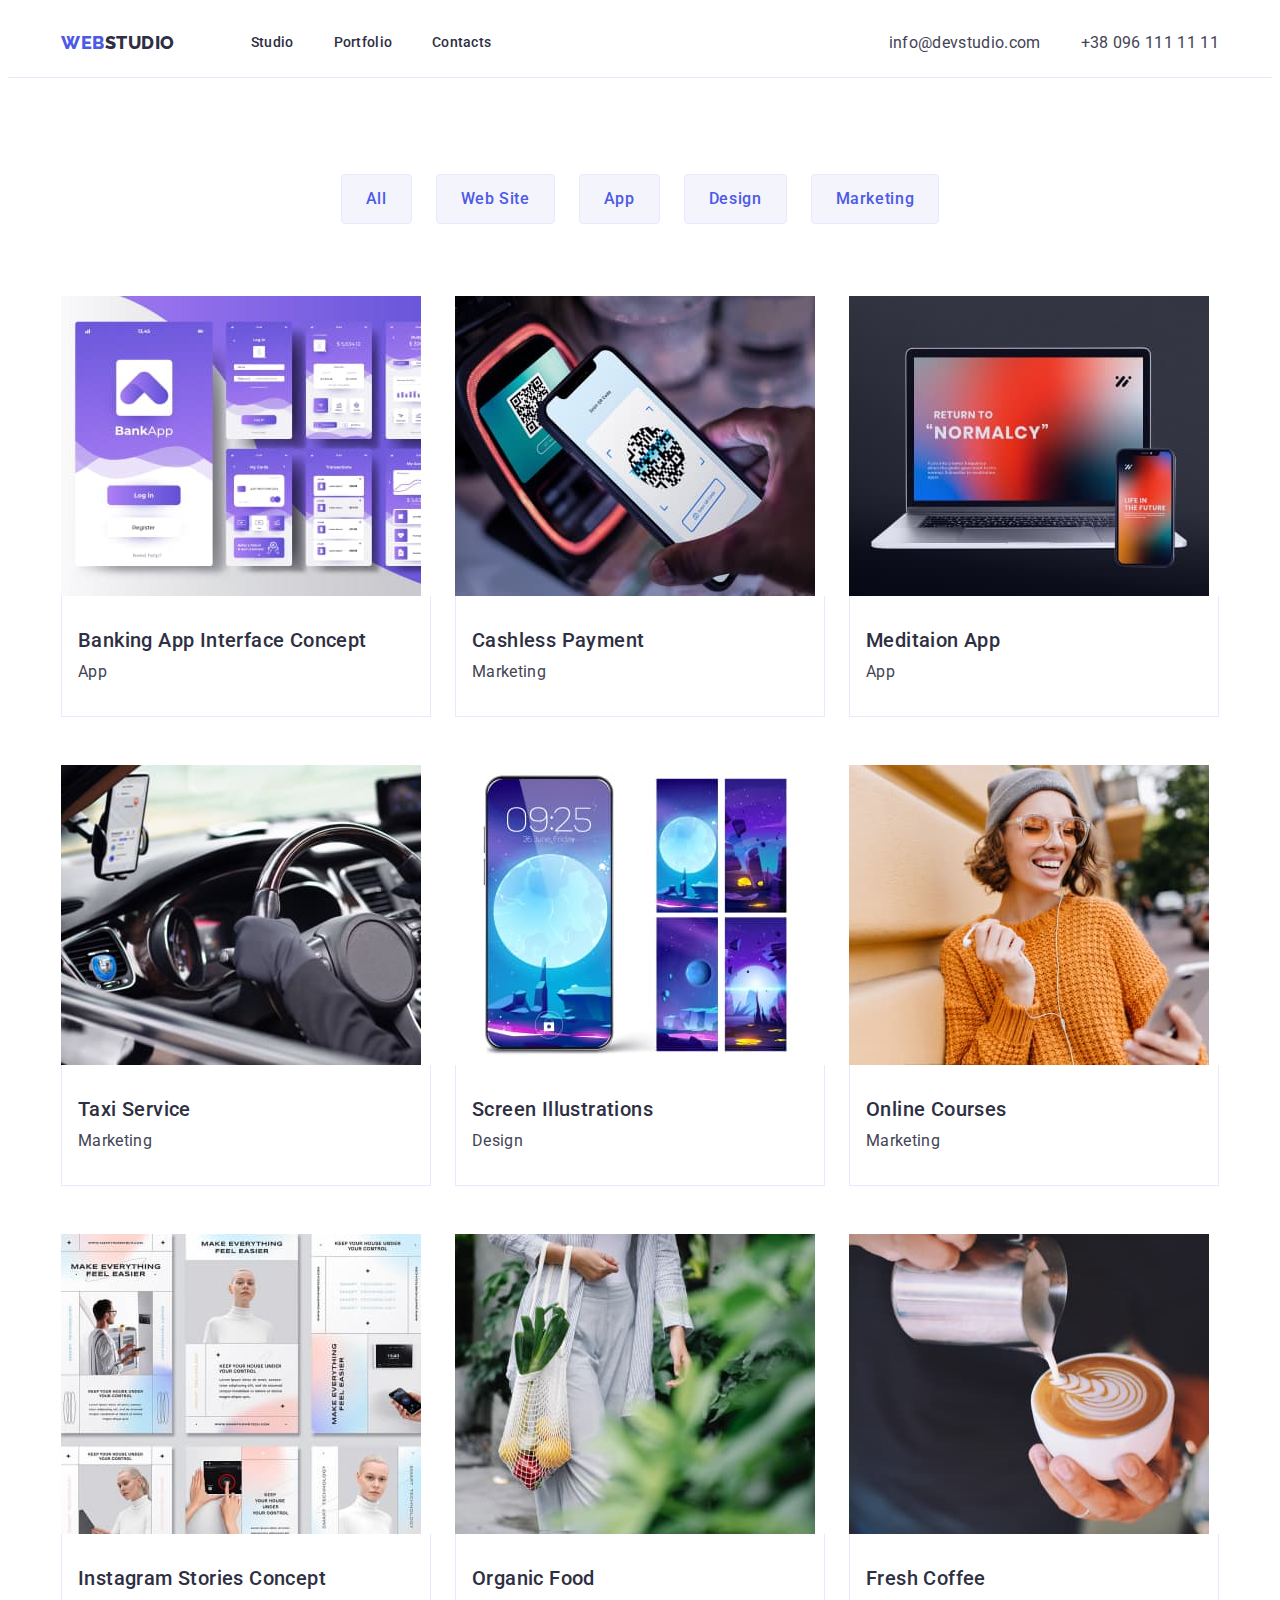
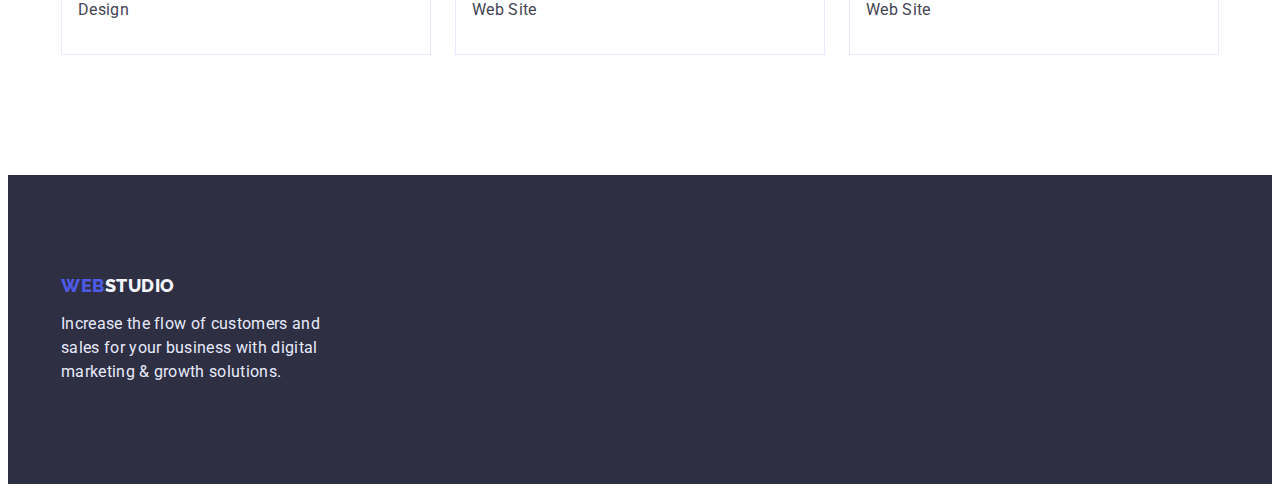
==== portfolio.html @ f846d3e7 "Initial commit" ====
<!DOCTYPE html>
<html lang="en">
<head>
    <meta charset="UTF-8">
    <meta http-equiv="X-UA-Compatible" content="IE=edge">
    <meta name="viewport" content="width=device-width, initial-scale=1.0">
    <link rel="preconnect" href="https://fonts.googleapis.com">
    <link rel="preconnect" href="https://fonts.gstatic.com" crossorigin>
    <link href="https://fonts.googleapis.com/css2?family=Raleway:wght@800&family=Roboto:wght@400;500;700;900&display=swap" rel="stylesheet">
    <link rel="stylesheet" href="https://cdnjs.cloudflare.com/ajax/libs/modern-normalize/1.1.0/modern-normalize.min.css" integrity="sha512-wpPYUAdjBVSE4KJnH1VR1HeZfpl1ub8YT/NKx4PuQ5NmX2tKuGu6U/JRp5y+Y8XG2tV+wKQpNHVUX03MfMFn9Q==" crossorigin="anonymous" referrerpolicy="no-referrer" />
    <link rel="stylesheet" href="./css/styles.css">
    <title>Document</title>
</head>
<body>
    <header class="header">
            <div class="container header-container">
                    <nav class="header-nav">
                        <a href="./index.html" class="logo" > <span class="colortext">Web</span>Studio</a>
                        <ul class="header-menu">
                            <li> <a class="header-nav-link" href="./index.html">Studio</a></li>
                            <li> <a class="header-nav-link" href="#">Portfolio</a></li>
                            <li> <a class="header-nav-link" href="#">Contacts</a></li>
                        </ul>
                    </nav>
                    <address class="contacts-address">
                        <ul class="contacts-list">
                            <li class="contacts-item">
                                <a class="contacts-link" href="mailto:info@devstudio.com">info@devstudio.com</a>
                            </li>
                            <li class="contacts-item">
                                <a class="contacts-link" href="tel:+380961111111">+38 096 111 11 11</a>
                            </li>
                        </ul>
                    </address>
            </div>
        </header>
    <main>
        <section class="container-portfolio">
            <div class="container">
                <h1 class="menu-navigation" hidden>Menu Navigation</h1>
                    <ul class="list">
                        <li class="nav-list"> <button class="nav-list-btn"> All </button> </li>
                        <li class="nav-list"> <button class="nav-list-btn">Web Site</button></li>
                        <li class="nav-list"> <button class="nav-list-btn">App</button></li>
                        <li class="nav-list"> <button class="nav-list-btn">Design</button></li>
                        <li class="nav-list"><button class="nav-list-btn">Marketing</button></li>
                    </ul>
                <ul class="portfolio-list">
                    <li class="portfolio-item">
                        <a class="link-portfolio" href="link">
                            <img src="./images/portfolio1.jpg" width="360" height="300" alt="Banking App Interface Concept">
                            <div class="portfolio-work">
                                <h2 class="portfolio-title">Banking App Interface Concept</h2>
                                <p class="portfolio-uptitle">App</p>
                            </div>
                        </a>
                    </li>
                    <li class="portfolio-item">
                        <a class="link-portfolio" href="link">
                            <img src="./images/portfolio2.jpg" width="360" height="300" alt="Cashless Payment">
                            <div class="portfolio-work">
                                <h2 class="portfolio-title">Cashless Payment</h2>
                                <p class="portfolio-uptitle">Marketing</p>
                            </div>
                        </a>
                    </li>
                    <li class="portfolio-item">
                        <a class="link-portfolio" href="link">
                            <img src="./images/portfolio3.jpg" width="360" height="300" alt="Meditaion App">
                            <div class="portfolio-work">
                                <h2 class="portfolio-title">Meditaion App</h2>
                                <p class="portfolio-uptitle">App</p>
                            </div>
                        </a>
                    </li>
                    <li class="portfolio-item">
                        <a class="link-portfolio" href="link">
                            <img src="./images/portfolio4.jpg" width="360" height="300" alt="Taxi Service">
                            <div class="portfolio-work">
                                <h2 class="portfolio-title">Taxi Service</h2>
                                <p class="portfolio-uptitle">Marketing</p>
                            </div>
                        </a>
                    </li>
                    <li class="portfolio-item">
                        <a class="link-portfolio" href="link">
                            <img src="./images/portfolio5.jpg" width="360" height="300" alt="Screen Illustrations">
                            <div class="portfolio-work">
                                <h2 class="portfolio-title">Screen Illustrations</h2>
                                <p class="portfolio-uptitle">Design</p>
                            </div>
                        </a>
                    </li>
                    <li class="portfolio-item">
                        <a class="link-portfolio" href="link">
                            <img src="./images/portfolio6.jpg" width="360" height="300" alt="Online Courses">
                            <div class="portfolio-work">
                                <h2 class="portfolio-title">Online Courses</h2>
                                <p class="portfolio-uptitle">Marketing</p>
                            </div>
                        </a>
                    </li>
                    <li class="portfolio-item">
                        <a class="link-portfolio" href="link">
                            <img src="./images/portfolio7.jpg" width="360" height="300" alt="Instagram Stories Concept">
                            <div class="portfolio-work">
                                <h2 class="portfolio-title">Instagram Stories Concept</h2>
                                <p class="portfolio-uptitle">Design</p>
                            </div>
                        </a>
                    </li>
                    <li class="portfolio-item">
                        <a class="link-portfolio" href="link">
                            <img src="./images/portfolio8.jpg" width="360" height="300" alt="Organic Food">
                            <div class="portfolio-work">
                                <h2 class="portfolio-title">Organic Food</h2>
                                <p class="portfolio-uptitle">Web Site</p>
                            </div>
                        </a>
                    </li>
                    <li class="portfolio-item">
                        <a class="link-portfolio" href="link">
                            <img src="./images/portfolio9.jpg" width="360" height="300" alt="Fresh Coffee">
                            <div class="portfolio-work">
                                <h2 class="portfolio-title">Fresh Coffee</h2>
                                <p class="portfolio-uptitle">Web Site</p>
                            </div>
                        </a>
                    </li>
                    </ul>
            </div>
             
        </section> 
    </main>  
    <footer class="footer">
        <div class="container">
            <a href="#" class="logo-footer" > <span class="colortext-footer">Web</span>Studio</a>
            <p class="footer-uptitle">Increase the flow of customers and sales for your business with digital marketing & growth solutions.</p>
        </div>
    </footer>
</body>
</html>
---- css/styles.css ----
body {
font-family: 'Roboto', sans-serif;
    
}

.container {
    width: 1158px;
    margin: 0 auto;
    padding: 0px 15px;
}

img {
    display: block;
}


:root {
}

p,
h1, 
h2, 
h3, 
h4, 
h5 {
    margin: 0;
}

ul {
    margin: 0;
    padding: 0;
}



.hero, .feature, .team {
    padding: 120px 0;
}


.logo {
    font-family: 'Raleway';
    font-style: normal;
    font-weight: 800;
    font-size: 18px;
    line-height: 1.3333;
    display: flex;
    align-items: center;
    letter-spacing: 0.03em;
    text-transform: uppercase;
    color: #2E2F42;
    text-decoration: none;
    margin-right: 76px;

 }

 .colortext {
    color: #4D5AE5;
    }


/* HEADER */
.header {
    background-color: white;
    border-bottom-style: solid;
    border-bottom-color: #E7E9FC;
    border-bottom-width: 1px;
    gap: 40px;
    padding: 0 15px 0 15px;

}

.header-container {
    display: flex;
    align-items: center;
}

.header-nav {
    display: flex;
    align-items: center;
    list-style: none;
    flex-grow: 1;
    margin-right: auto;
    
}

.header-menu {
    display: flex;
    list-style: none;
    gap: 40px;
    
}

.header-nav-link:hover,
.header-nav-link:focus {
color: #404BBF;
}

.header-nav-link {
    font-weight: 500;
    font-size: 14px;
    line-height: 1.5;
    letter-spacing: 0.02em;
    color: #2E2F42;
    text-decoration: none;
    display: flex;
    padding: 24px 0;
 
}

.contacts-address {
    font-style: inherit;
}

.contacts-list {
    list-style-type: none;
    text-decoration: none;
    display: flex;
    gap: 40px;
}
        
.contacts-link {
font-weight: 400;
font-size: 16px;
line-height: 1.5;
letter-spacing: 0.02em;
color: #434455;
text-decoration: none;
list-style: none;

}

.contacts-link:hover,
.contacts-link:focus {
    
    color: #404BBF;
} 

    /* HERO */
.hero {
    background: #2E2F42;
    padding-top: 188px;
    padding-bottom: 188px;
}

.hero-container {

}

.hero-title {
font-size: 56px;
line-height: 1.0714;
text-align: center;
letter-spacing: 0.02em;
color: #FFFFFF;
margin: 0 auto 48px auto;
max-width: 496px;
}

.hero-btn {
font-family: inherit;
font-weight: 500;
font-size: 16px;
line-height: 1.5;
display: flex;
display: block;
letter-spacing: 0.04em;
color: #FFFFFF;
background: #4D5AE5;
border: none;
box-shadow: 0px 4px 4px rgba(0, 0, 0, 0.15);
border-radius: 4px;
padding: 16px;
margin: 0 auto;
min-width: 169px;
height: 56px;
cursor: pointer;
}

/* FEATURE */

.feature {
    padding-top: 120px;
    padding-bottom: 120px;
}

.feature-list {
list-style-type: none;
display: flex;
gap: 24px;

}

.scroll-box {
    flex-basis: calc((100%-72px)/4);
    gap: 24px;

}

.feature-title {
    font-weight: 500;
    font-size: 20px;
    line-height: 1.2;
    letter-spacing: 0.02em;
    color: #2E2F42;
    margin-bottom: 8px;
    
}

.feature-uptitle {
font-size: 16px;
line-height: 1.5;
letter-spacing: 0.02em;
color: #434455;

 }

 /* WORK */
.work {
    padding-bottom: 120px;
}

 .work-title {
font-size: 36px;
line-height: 1.1111;
text-align: center;
letter-spacing: 0.02em;
text-transform: capitalize;
color: #2E2F42;
margin-bottom: 72px;

 }

 .work-list {
list-style-type: none;
display: flex;
gap: 24px;
justify-content: center;

}

.work-item {
width: calc((100% - 48px) / 3);

}

/* TEAM */

.team {
background-color: #F4F4FD;
}

.team-title {
font-size: 36px;
line-height: 1.1111;
text-align: center;
letter-spacing: 0.02em;
text-transform: capitalize;
color: #2E2F42;
margin-bottom: 72px;
}

.team-list {
list-style-type: none;
display: flex;
gap: 24px;
flex-wrap: wrap;
padding-left: 0px;


}

.list-item {
flex-basis: calc(( 100% - 72px ) / 4);
background-color: white;
border: #E7E9FC;
border-width:  1px;
border-style: solid;
border-radius: 0px 0px 4px 4px;
}

.photo {
display: block;
max-width: 100%;
     
}

.team-member {
padding: 32px 16px;
border-radius: 0px 0px 4px 4px;

}

.member {
font-weight: 500;
font-size: 20px;
line-height: 1.2;
text-align: center;
letter-spacing: 0.02em;
color: #2E2F42;
margin-bottom: 8px;
}

.member-position {
font-size: 16px;
line-height: 1.5;
text-align: center;
letter-spacing: 0.02em;
color: #434455;
    
}

/* FOOTER */

.footer {
background-color: #2E2F42;
padding-top: 100px;
padding-bottom: 100px;

}

.footer-uptitle {
font-size: 16px;
line-height: 1.5;
letter-spacing: 0.02em;
color: #E7E9FC;
max-width: 264px;
    
}

.logo-footer {
    font-family: 'Raleway';
    font-style: normal;
    font-weight: 800;
    font-size: 18px;
    line-height: 1.1666;
    display: flex;
    align-items: center;
    letter-spacing: 0.03em;
    text-transform: uppercase;
    text-decoration: none;
    color: #F4F4FD;
    margin-bottom: 16px;
    display: inline-block;
    
}

.colortext-footer {
    font-family: 'Raleway';
    font-style: normal;
    font-weight: 800;
    font-size: 18px;
    line-height: 1.1666;
    display: flex;
    align-items: center;
    letter-spacing: 0.03em;
    text-transform: uppercase;
    color: #4D5AE5;
    display: inline-block;
    
}


/*----------------------------------------PORTFOLIO--------------------------------------------- */
.container-portfolio {
    padding: 96px 0 120px;
 
}
.list {
    list-style: none;
    text-decoration: none;
    display: flex;
    justify-content: center; 
    gap: 24px;
    margin-bottom: 72px;    
     
}

img {
    display: block;
}

.nav-list-btn {
font-family: inherit;
font-weight: 500;
font-size: 16px;
line-height: 1.5;
display: flex;
align-items: center;
text-align: center;
letter-spacing: 0.04em;
color: #4D5AE5;
min-width: 69px;
padding: 12px 24px;
background: #F4F4FD;
border: 1px solid #E7E9FC;
border-radius: 4px;

}

.nav-list-btn:hover,
.nav-list-btn:focus {
color: #FFFFFF;
background-color:#404BBF;
border: 1px solid transparent; 

}

.portfolio-work {
    padding: 32px 16px;
    border: 1px solid #e7e9fc;
    border-top: none;
    text-decoration: none;

}

.portfolio-list {
list-style-type: none;
display: flex;
gap: 24px;
flex-wrap: wrap;
padding-left: 0px;
row-gap: 48px;

}

.portfolio-item {
    width: calc((100% - 48px) / 3); 
   
}

.portfolio-item:nth-child(3n+1) {
    margin-right: 0px;
}

.portfolio-title {
font-weight: 500;
font-size: 20px;
line-height: 1.2;
letter-spacing: 0.02em;
color: #2E2F42;
margin-bottom: 8px;

}

.portfolio-uptitle {
    font-size: 16px;
    line-height: 1.5;
    letter-spacing: 0.02em;
    color: #434455;
    margin-top: 0;
}

.link-portfolio {
    text-decoration: none;
}
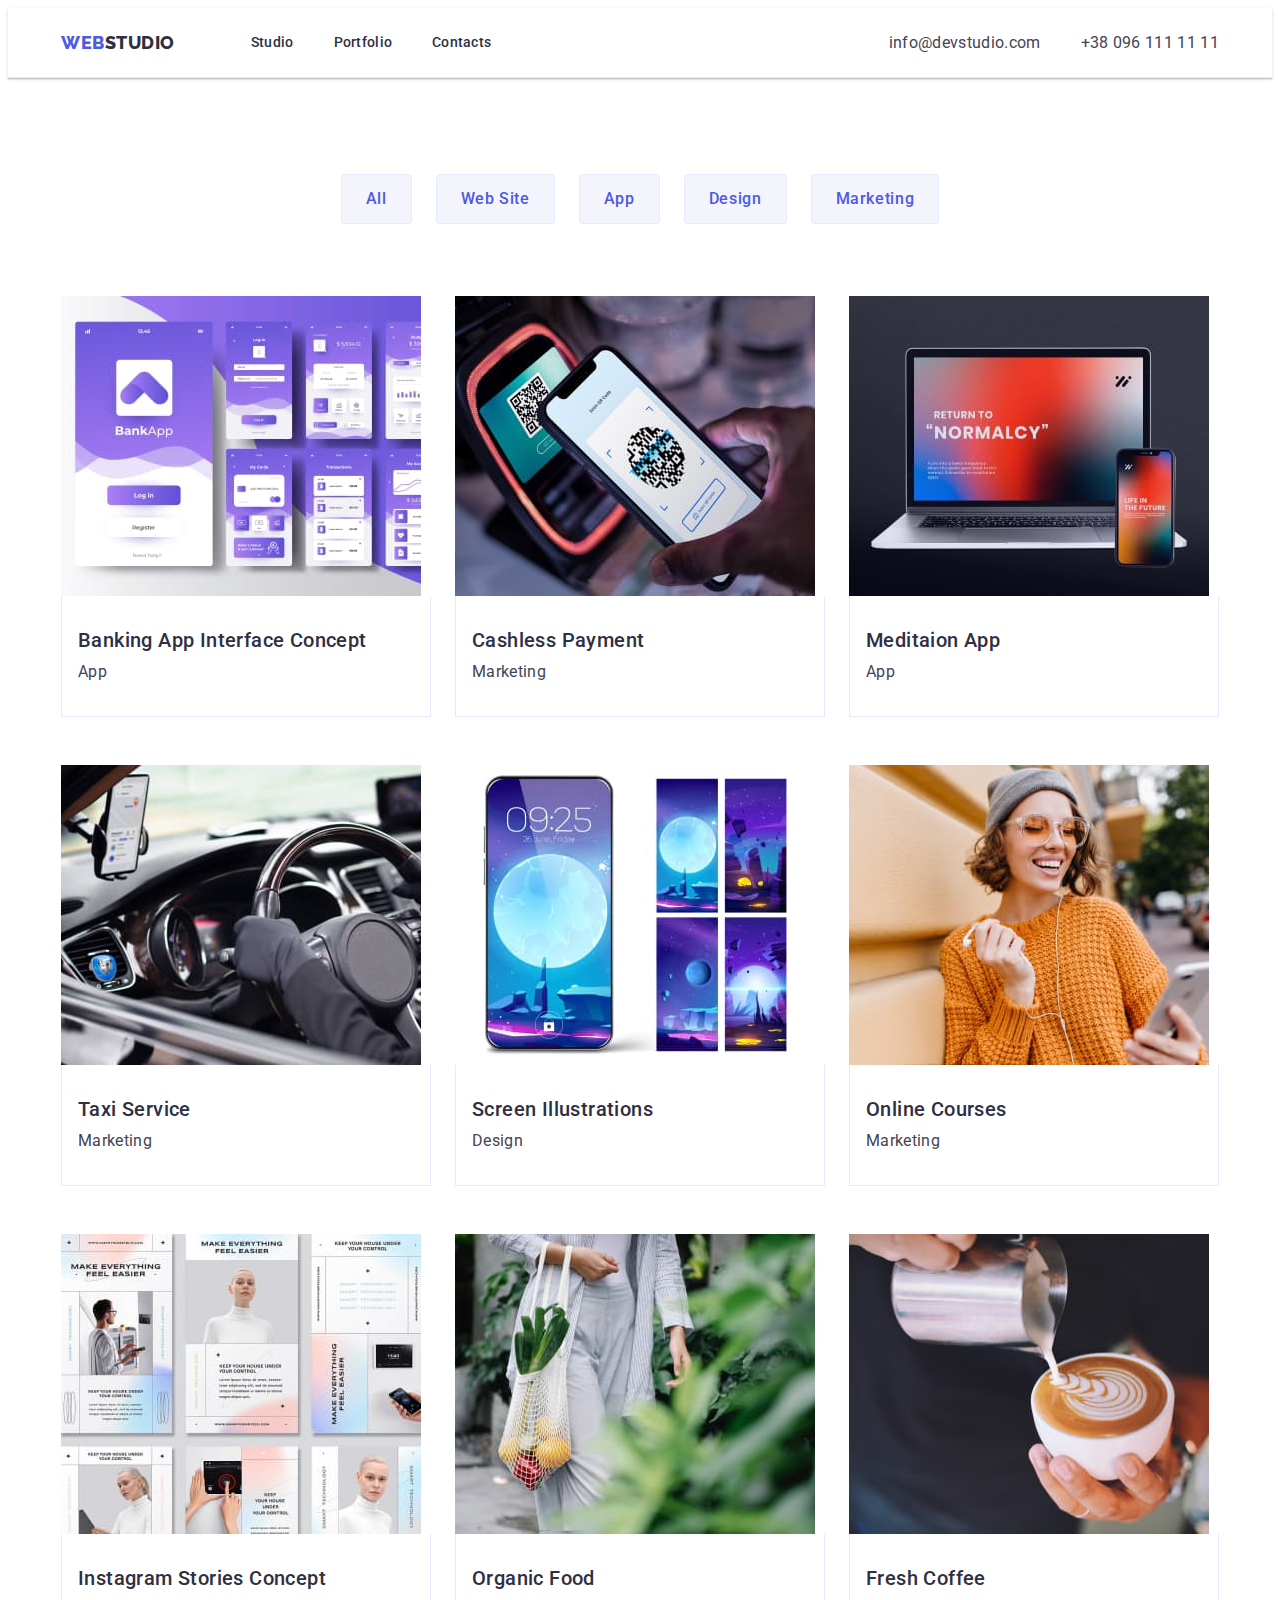
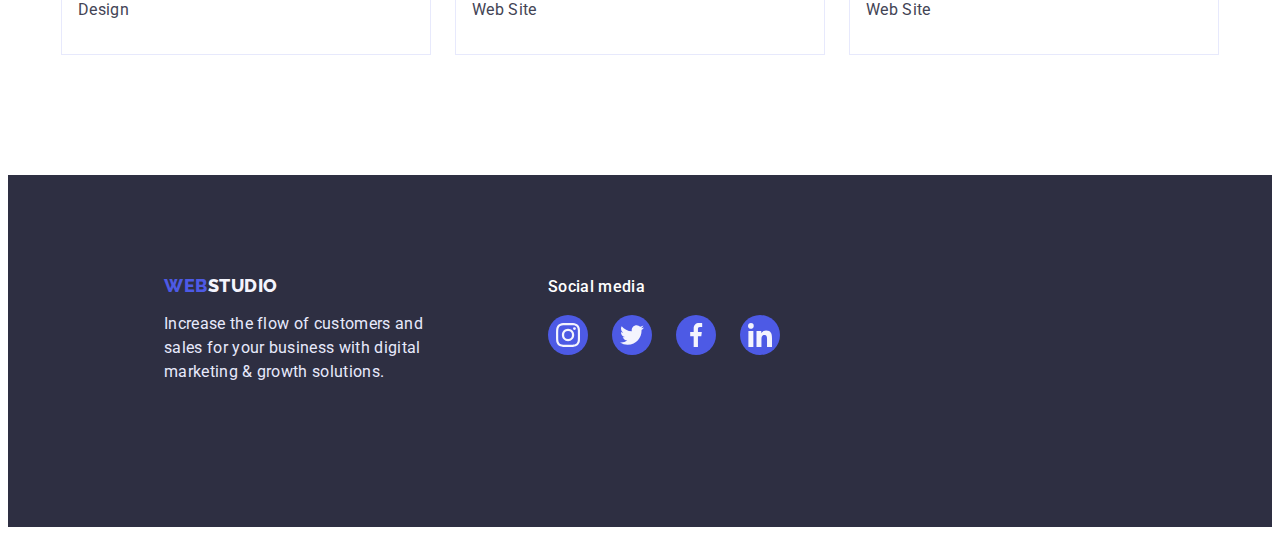
==== commit 7b10138e: "hw4" ====
--- a/portfolio.html
+++ b/portfolio.html
@@ -48,7 +48,7 @@
                 <ul class="portfolio-list">
                     <li class="portfolio-item">
                         <a class="link-portfolio" href="link">
-                            <img src="./images/portfolio1.jpg" width="360" height="300" alt="Banking App Interface Concept">
+                            <img src="./images/portfolio/portfolio1.jpg" width="360" height="300" alt="Banking App Interface Concept">
                             <div class="portfolio-work">
                                 <h2 class="portfolio-title">Banking App Interface Concept</h2>
                                 <p class="portfolio-uptitle">App</p>
@@ -57,7 +57,7 @@
                     </li>
                     <li class="portfolio-item">
                         <a class="link-portfolio" href="link">
-                            <img src="./images/portfolio2.jpg" width="360" height="300" alt="Cashless Payment">
+                            <img src="./images/portfolio/portfolio2.jpg" width="360" height="300" alt="Cashless Payment">
                             <div class="portfolio-work">
                                 <h2 class="portfolio-title">Cashless Payment</h2>
                                 <p class="portfolio-uptitle">Marketing</p>
@@ -66,7 +66,7 @@
                     </li>
                     <li class="portfolio-item">
                         <a class="link-portfolio" href="link">
-                            <img src="./images/portfolio3.jpg" width="360" height="300" alt="Meditaion App">
+                            <img src="./images/portfolio/portfolio3.jpg" width="360" height="300" alt="Meditaion App">
                             <div class="portfolio-work">
                                 <h2 class="portfolio-title">Meditaion App</h2>
                                 <p class="portfolio-uptitle">App</p>
@@ -75,7 +75,7 @@
                     </li>
                     <li class="portfolio-item">
                         <a class="link-portfolio" href="link">
-                            <img src="./images/portfolio4.jpg" width="360" height="300" alt="Taxi Service">
+                            <img src="./images/portfolio/portfolio4.jpg" width="360" height="300" alt="Taxi Service">
                             <div class="portfolio-work">
                                 <h2 class="portfolio-title">Taxi Service</h2>
                                 <p class="portfolio-uptitle">Marketing</p>
@@ -84,7 +84,7 @@
                     </li>
                     <li class="portfolio-item">
                         <a class="link-portfolio" href="link">
-                            <img src="./images/portfolio5.jpg" width="360" height="300" alt="Screen Illustrations">
+                            <img src="./images/portfolio/portfolio5.jpg" width="360" height="300" alt="Screen Illustrations">
                             <div class="portfolio-work">
                                 <h2 class="portfolio-title">Screen Illustrations</h2>
                                 <p class="portfolio-uptitle">Design</p>
@@ -93,7 +93,7 @@
                     </li>
                     <li class="portfolio-item">
                         <a class="link-portfolio" href="link">
-                            <img src="./images/portfolio6.jpg" width="360" height="300" alt="Online Courses">
+                            <img src="./images/portfolio/portfolio6.jpg" width="360" height="300" alt="Online Courses">
                             <div class="portfolio-work">
                                 <h2 class="portfolio-title">Online Courses</h2>
                                 <p class="portfolio-uptitle">Marketing</p>
@@ -102,7 +102,7 @@
                     </li>
                     <li class="portfolio-item">
                         <a class="link-portfolio" href="link">
-                            <img src="./images/portfolio7.jpg" width="360" height="300" alt="Instagram Stories Concept">
+                            <img src="./images/portfolio/portfolio7.jpg" width="360" height="300" alt="Instagram Stories Concept">
                             <div class="portfolio-work">
                                 <h2 class="portfolio-title">Instagram Stories Concept</h2>
                                 <p class="portfolio-uptitle">Design</p>
@@ -111,7 +111,7 @@
                     </li>
                     <li class="portfolio-item">
                         <a class="link-portfolio" href="link">
-                            <img src="./images/portfolio8.jpg" width="360" height="300" alt="Organic Food">
+                            <img src="./images/portfolio/portfolio8.jpg" width="360" height="300" alt="Organic Food">
                             <div class="portfolio-work">
                                 <h2 class="portfolio-title">Organic Food</h2>
                                 <p class="portfolio-uptitle">Web Site</p>
@@ -120,7 +120,7 @@
                     </li>
                     <li class="portfolio-item">
                         <a class="link-portfolio" href="link">
-                            <img src="./images/portfolio9.jpg" width="360" height="300" alt="Fresh Coffee">
+                            <img src="./images/portfolio/portfolio9.jpg" width="360" height="300" alt="Fresh Coffee">
                             <div class="portfolio-work">
                                 <h2 class="portfolio-title">Fresh Coffee</h2>
                                 <p class="portfolio-uptitle">Web Site</p>
@@ -133,9 +133,53 @@
         </section> 
     </main>  
     <footer class="footer">
-        <div class="container">
-            <a href="#" class="logo-footer" > <span class="colortext-footer">Web</span>Studio</a>
-            <p class="footer-uptitle">Increase the flow of customers and sales for your business with digital marketing & growth solutions.</p>
+        <div class="container-footer">
+            <div class="container-logo-footer">
+                <a href="#" class="logo-footer" > <span class="colortext-footer">Web</span>Studio</a>
+                <p class="footer-uptitle">Increase the flow of customers and sales for your business with digital marketing & growth solutions.</p>
+            </div>
+            <div class="social-flex">
+                <p class="footer-social-media">Social media</p>
+                <ul class="footer-social-list list">
+                    <li class="sm-item">
+                        <a class="link-sm link" 
+                        href="https://instagram.com" target="_blank" rel="noopener noreferrer"
+                        aria-label="Instagram icon">
+                    <svg class="sm-icon" width="24" height="24">
+                        <use href="./images/icons.svg#icon-instagram"></use>
+                    </svg>
+                    </a>
+                    </li>
+                    <li class="sm-item">
+                        <a class="link-sm link" 
+                        href="https://twitter.com" target="_blank" rel="noopener noreferrer"
+                        aria-label="Twitter icon">
+                    <svg class="sm-icon" width="24" height="24">
+                        <use href="./images/icons.svg#icon-twitter"></use>
+                    </svg>
+                    </a>
+                    </li>
+                    <li class="sm-item">
+                        <a class="link-sm link" 
+                        href="https://facebook.com" target="_blank" rel="noopener noreferrer"
+                        aria-label="Facebook icon">
+                    <svg class="sm-icon" width="24" height="24">
+                        <use href="./images/icons.svg#icon-facebook"></use>
+                    </svg>
+                    </a>
+                    </li>
+                    <li class="sm-item">
+                        <a class="link-sm link" 
+                        href="https://linkedin.com" target="_blank" rel="noopener noreferrer"
+                        aria-label="Linkedin icon">
+                    <svg class="sm-icon" width="24" height="24">
+                        <use href="./images/icons.svg#icon-linkedin"></use>
+                    </svg>
+                    </a>
+                    </li>
+                    
+                </ul>
+            </div>
         </div>
     </footer>
 </body>
--- a/css/styles.css
+++ b/css/styles.css
@@ -34,7 +34,7 @@
 
 
 
-.hero, .feature, .team {
+.hero, .feature, .team, .customers {
     padding: 120px 0;
 }
 
@@ -68,6 +68,7 @@
     border-bottom-width: 1px;
     gap: 40px;
     padding: 0 15px 0 15px;
+    box-shadow: 0px 2px 1px rgba(46, 47, 66, 0.08), 0px 1px 1px rgba(46, 47, 66, 0.16), 0px 1px 6px rgba(46, 47, 66, 0.08);
 
 }
 
@@ -140,8 +141,16 @@
     /* HERO */
 .hero {
     background: #2E2F42;
-    padding-top: 188px;
+    background-image: linear-gradient(rgba(46, 47, 66, 0.7), rgba(46, 47, 66, 0.7)),
+    url(../images/hero/hero.png);
     padding-bottom: 188px;
+    background-position: center;
+    background-repeat: no-repeat;
+    background-size: cover;
+    max-width: 1440px;
+    height: 600px;
+    margin-left: auto;
+    margin-right: auto;
 }
 
 .hero-container {
@@ -216,6 +225,40 @@
 
  }
 
+ .icons-list {
+    display: flex;
+    justify-content: center;
+    align-items: center;
+
+
+}
+.list {
+    margin-bottom: 8px;
+}
+.icons-item {
+
+    
+}
+.icons-section {
+    display: flex;
+    justify-content: center;
+    align-items: center;
+    gap: 24px;
+    height: 112px;
+    background-color: #F4F4FD;
+    border-radius: 4px;
+    margin-bottom: 8px;
+    width: 264px;
+  
+
+}
+.icon-style {
+}
+
+.icon {
+    
+}
+
  /* WORK */
 .work {
     padding-bottom: 120px;
@@ -278,6 +321,7 @@
 border-width:  1px;
 border-style: solid;
 border-radius: 0px 0px 4px 4px;
+box-shadow: 0px 1px 6px rgba(46, 47, 66, 0.08), 0px 1px 1px rgba(46, 47, 66, 0.16), 0px 2px 1px rgba(46, 47, 66, 0.08);;
 }
 
 .photo {
@@ -287,8 +331,8 @@
 }
 
 .team-member {
-padding: 32px 16px;
 border-radius: 0px 0px 4px 4px;
+padding: 32px 0;
 
 }
 
@@ -308,15 +352,108 @@
 text-align: center;
 letter-spacing: 0.02em;
 color: #434455;
-    
-}
+margin-bottom: 8px;
+    
+}
+
+.socials {
+    display: flex;
+    justify-content: center;
+    gap: 24px;
+}
+.list {
+}
+
+
+.socials-link {
+    display: flex;
+    justify-content: center;
+    align-items: center;
+    width: 40px;
+    height: 40px;
+    background-color: #4D5AE5;
+    border-radius: 50%;
+}
+.socials-icon{
+    fill:  #f4f4fd ;
+}
+
+.socials-link:hover,
+:focus{
+    background-color: #404BBF;
+}
+
+
+.link {
+}
+.socials-icon {
+}
+
+/* CUSTOMERS */
+
+.title {
+font-size: 36px;
+line-height: 1.1;
+text-align: center;
+letter-spacing: 0.02em;
+text-transform: capitalize;
+margin-bottom: 72px;
+color: #2e2f42;
+}
+
+.clients-list {
+    display: flex;
+    align-items: center;
+    gap: 24px;
+
+}
+
+.clients-link {
+    display: flex;
+    align-items: center;
+    justify-content: center;
+
+    border: 1px solid #8E8F99;
+    border-radius: 4px;
+
+    width: 168px;
+    height: 88px;
+
+    color: #8e8f99;
+
+}
+
+.clients-link:hover,
+.clients-link:focus {
+  border-color: #404BBF;
+  color: #404bbf;
+}
+
+.customers-icon-logo {
+    fill: currentColor;
+}
+
 
 /* FOOTER */
+
 
 .footer {
 background-color: #2E2F42;
 padding-top: 100px;
 padding-bottom: 100px;
+
+}
+
+.container-footer {
+    display: flex;
+    align-items: baseline;
+
+
+}
+
+.container-logo-footer {
+    margin-right: 120px;
+    padding-left: 156px;
 
 }
 
@@ -360,7 +497,59 @@
     display: inline-block;
     
 }
-
+/* FOOTER SOCIAL MEDIA */
+
+.footer-text {
+    width: 264px;
+    color: #F4F4FD;
+    font-size: 16px;
+    line-height: 1.5;
+    letter-spacing: 0.02em;
+}
+
+.footer-social-media {
+    color: #F4F4FD;
+    margin-bottom: 16px;
+    font-weight: 500;
+    line-height: 24px;
+    letter-spacing: 0.02em;
+    color:#FFFFFF;
+}
+
+.footer-social-list {
+    display: flex;
+    gap: 16px;
+
+}
+
+.sm-item {
+    width: 40px;
+    height: 40px;
+
+}
+
+.link-sm {
+    width: 100%;
+    height: 100%;
+    background-color: #4d5ae5;
+    border-radius: 50%;
+    display: flex;
+    align-items: center;
+    justify-content: center;
+
+
+}
+
+.link-sm:hover,
+.link-sm:focus
+ {
+    background-color: #31d0aa;
+}
+
+.sm-icon {
+    fill:  #f4f4fd ;
+
+}
 
 /*----------------------------------------PORTFOLIO--------------------------------------------- */
 .container-portfolio {
@@ -404,6 +593,7 @@
 color: #FFFFFF;
 background-color:#404BBF;
 border: 1px solid transparent; 
+box-shadow:0px 3px 1px rgba(0, 0, 0, 0.1), 0px 2px 1px rgba(0, 0, 0, 0.08), 0px 2px 2px rgba(0, 0, 0, 0.12);
 
 }
 
@@ -427,7 +617,13 @@
 
 .portfolio-item {
     width: calc((100% - 48px) / 3); 
+    display: block;
    
+}
+
+.link-portfolio:focus,
+.link-portfolio:hover {
+    box-shadow: 0px 1px 6px rgba(46, 47, 66, 0.08), 0px 1px 1px rgba(46, 47, 66, 0.16), 0px 2px 1px rgba(46, 47, 66, 0.08);
 }
 
 .portfolio-item:nth-child(3n+1) {
@@ -454,4 +650,5 @@
 
 .link-portfolio {
     text-decoration: none;
-}
+    display: block; 
+}
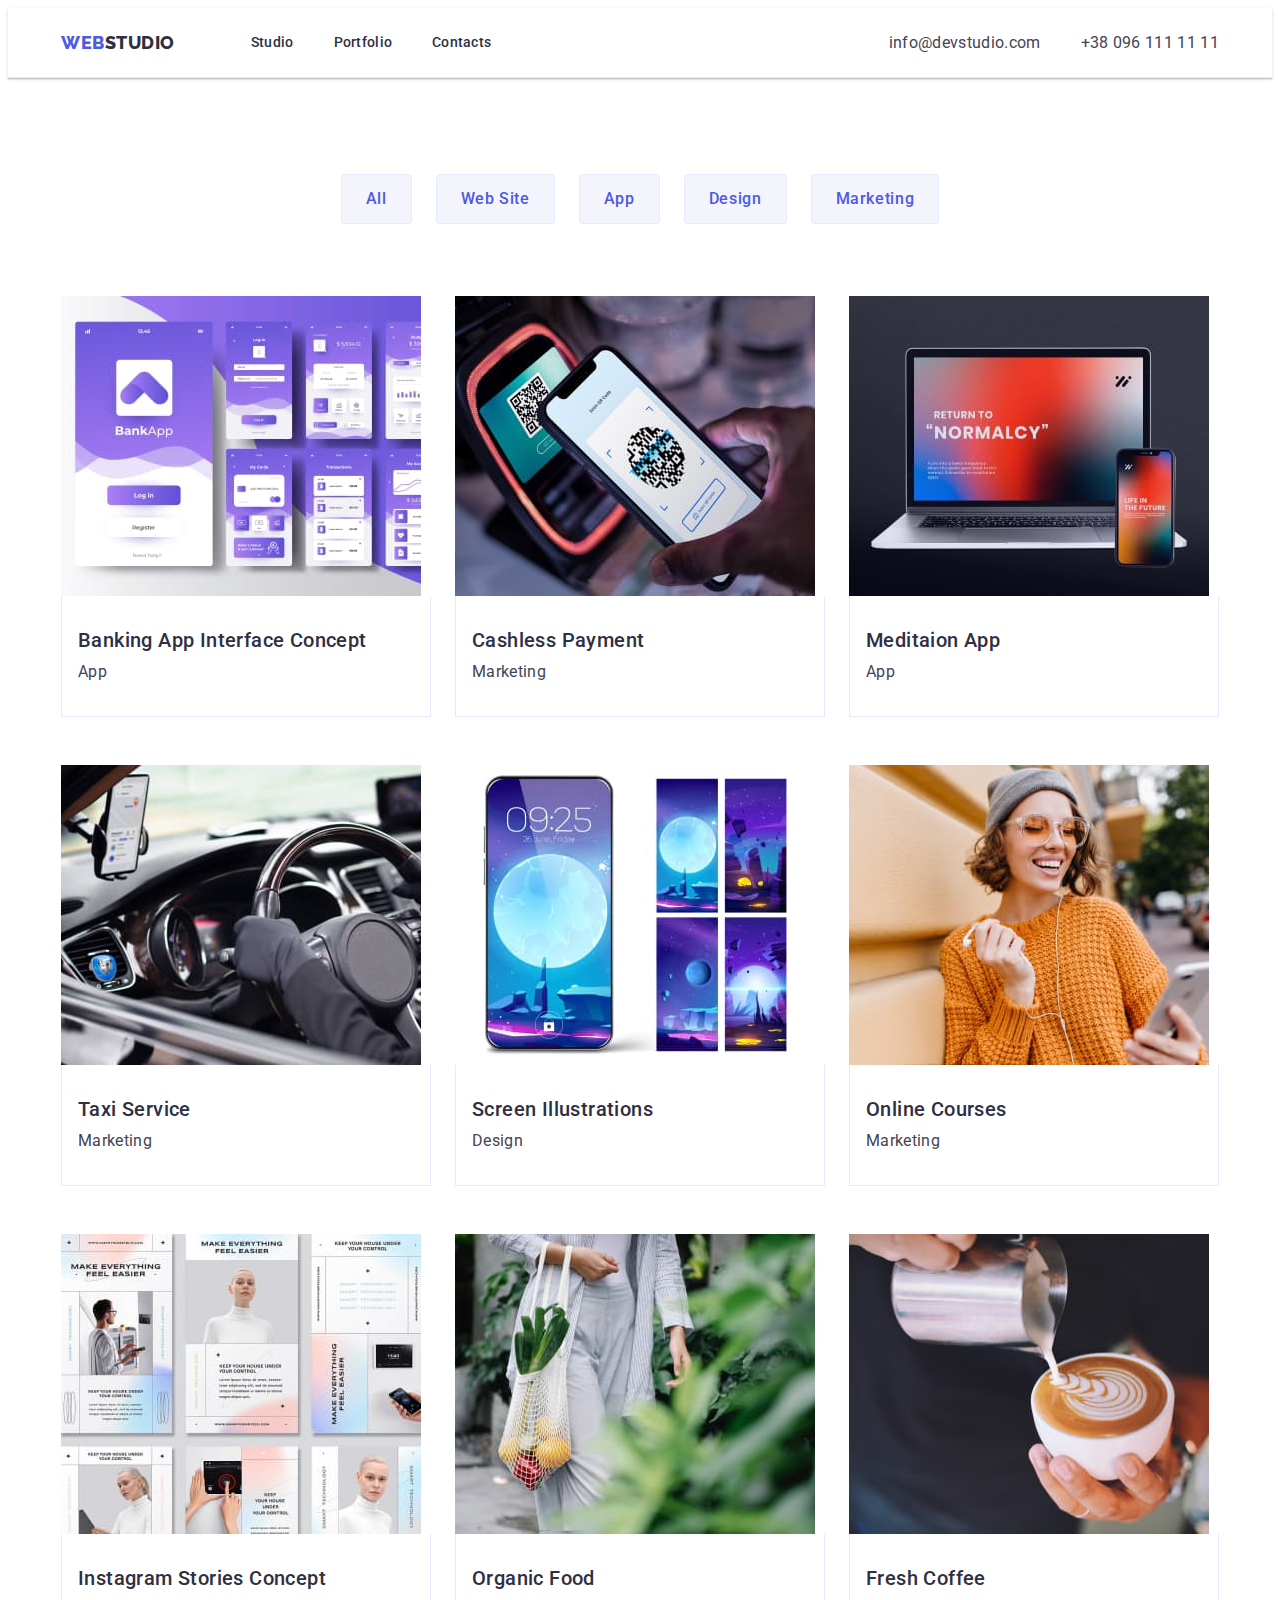
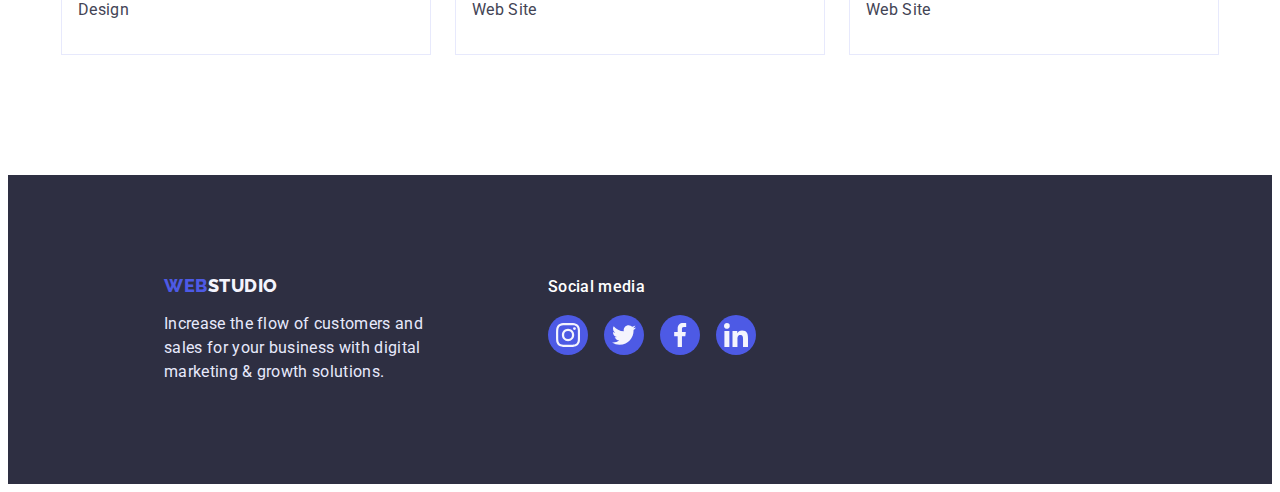
==== commit 3962ce66: "hw04" ====
--- a/portfolio.html
+++ b/portfolio.html
@@ -140,7 +140,7 @@
             </div>
             <div class="social-flex">
                 <p class="footer-social-media">Social media</p>
-                <ul class="footer-social-list list">
+                <ul class="footer-social-list">
                     <li class="sm-item">
                         <a class="link-sm link" 
                         href="https://instagram.com" target="_blank" rel="noopener noreferrer"
--- a/css/styles.css
+++ b/css/styles.css
@@ -423,6 +423,10 @@
 
 }
 
+.clients-icon {
+    fill: currentColor;
+}
+
 .clients-link:hover,
 .clients-link:focus {
   border-color: #404BBF;
@@ -519,6 +523,7 @@
 .footer-social-list {
     display: flex;
     gap: 16px;
+    list-style: none;
 
 }
 
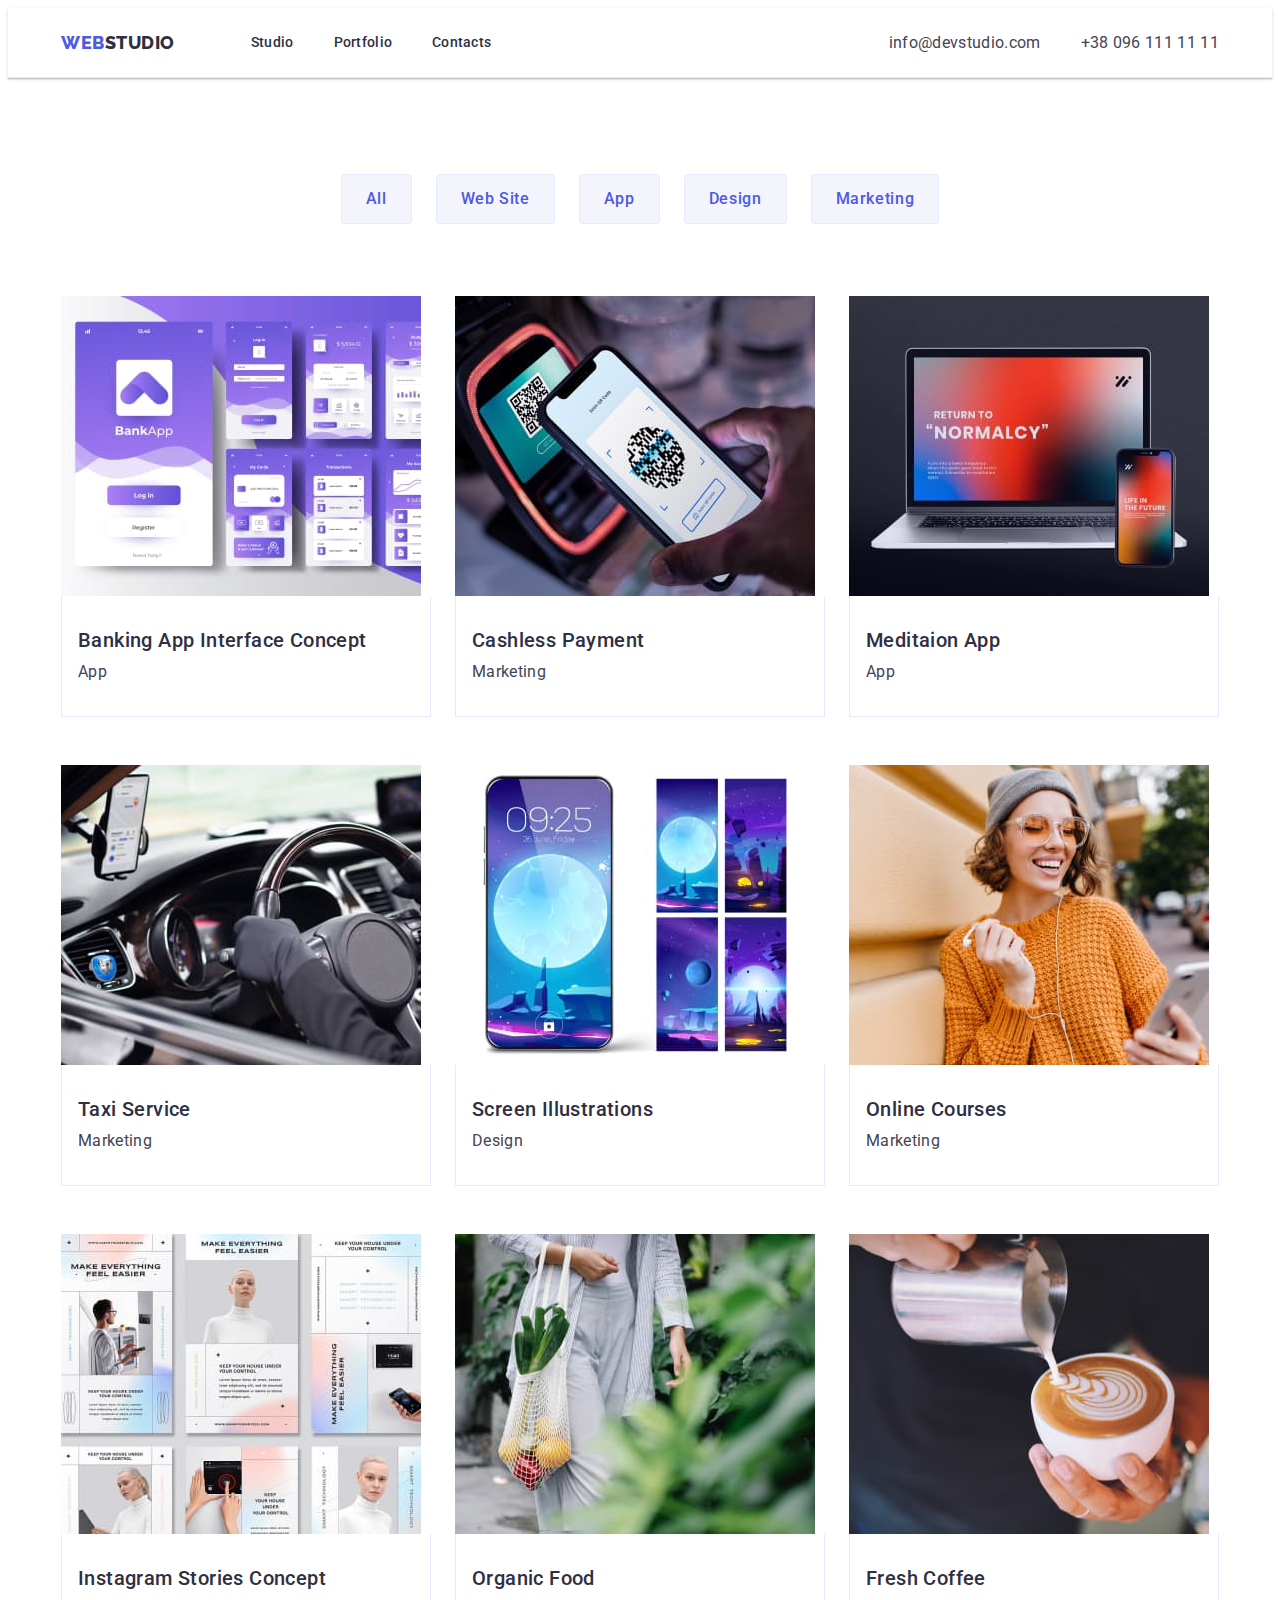
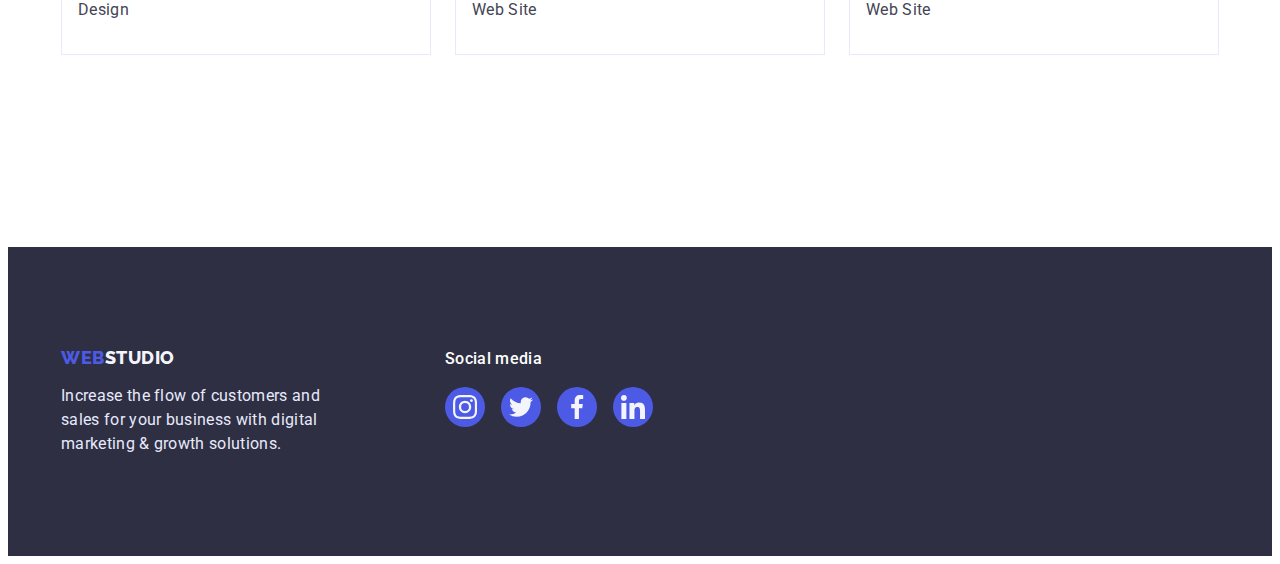
==== commit c19d25b1: "дз04" ====
--- a/portfolio.html
+++ b/portfolio.html
@@ -38,7 +38,7 @@
         <section class="container-portfolio">
             <div class="container">
                 <h1 class="menu-navigation" hidden>Menu Navigation</h1>
-                    <ul class="list">
+                    <ul class="portfolio-list">
                         <li class="nav-list"> <button class="nav-list-btn"> All </button> </li>
                         <li class="nav-list"> <button class="nav-list-btn">Web Site</button></li>
                         <li class="nav-list"> <button class="nav-list-btn">App</button></li>
@@ -133,7 +133,7 @@
         </section> 
     </main>  
     <footer class="footer">
-        <div class="container-footer">
+        <div class="container container-footer">
             <div class="container-logo-footer">
                 <a href="#" class="logo-footer" > <span class="colortext-footer">Web</span>Studio</a>
                 <p class="footer-uptitle">Increase the flow of customers and sales for your business with digital marketing & growth solutions.</p>
--- a/css/styles.css
+++ b/css/styles.css
@@ -8,7 +8,9 @@
     width: 1158px;
     margin: 0 auto;
     padding: 0px 15px;
-}
+
+}
+
 
 img {
     display: block;
@@ -34,7 +36,7 @@
 
 
 
-.hero, .feature, .team, .customers {
+.hero, .feature, .team, .customers, .footer {
     padding: 120px 0;
 }
 
@@ -142,13 +144,13 @@
 .hero {
     background: #2E2F42;
     background-image: linear-gradient(rgba(46, 47, 66, 0.7), rgba(46, 47, 66, 0.7)),
-    url(../images/hero/hero.png);
+    url(../images/hero/hero.jpg);
     padding-bottom: 188px;
+    padding-top: 188px;
     background-position: center;
     background-repeat: no-repeat;
     background-size: cover;
-    max-width: 1440px;
-    height: 600px;
+    max-width: 1440px; 
     margin-left: auto;
     margin-right: auto;
 }
@@ -198,6 +200,7 @@
 list-style-type: none;
 display: flex;
 gap: 24px;
+margin-bottom: 8px;
 
 }
 
@@ -232,9 +235,7 @@
 
 
 }
-.list {
-    margin-bottom: 8px;
-}
+
 .icons-item {
 
     
@@ -243,7 +244,6 @@
     display: flex;
     justify-content: center;
     align-items: center;
-    gap: 24px;
     height: 112px;
     background-color: #F4F4FD;
     border-radius: 4px;
@@ -355,14 +355,17 @@
 margin-bottom: 8px;
     
 }
+.list {
+    list-style: none;
+    text-decoration: none;
+}
 
 .socials {
     display: flex;
     justify-content: center;
     gap: 24px;
 }
-.list {
-}
+
 
 
 .socials-link {
@@ -445,19 +448,22 @@
 background-color: #2E2F42;
 padding-top: 100px;
 padding-bottom: 100px;
+display: flex;
+align-items: baseline;
 
 }
 
 .container-footer {
     display: flex;
     align-items: baseline;
+
 
 
 }
 
 .container-logo-footer {
     margin-right: 120px;
-    padding-left: 156px;
+
 
 }
 
@@ -561,7 +567,7 @@
     padding: 96px 0 120px;
  
 }
-.list {
+.portfolio-list {
     list-style: none;
     text-decoration: none;
     display: flex;
